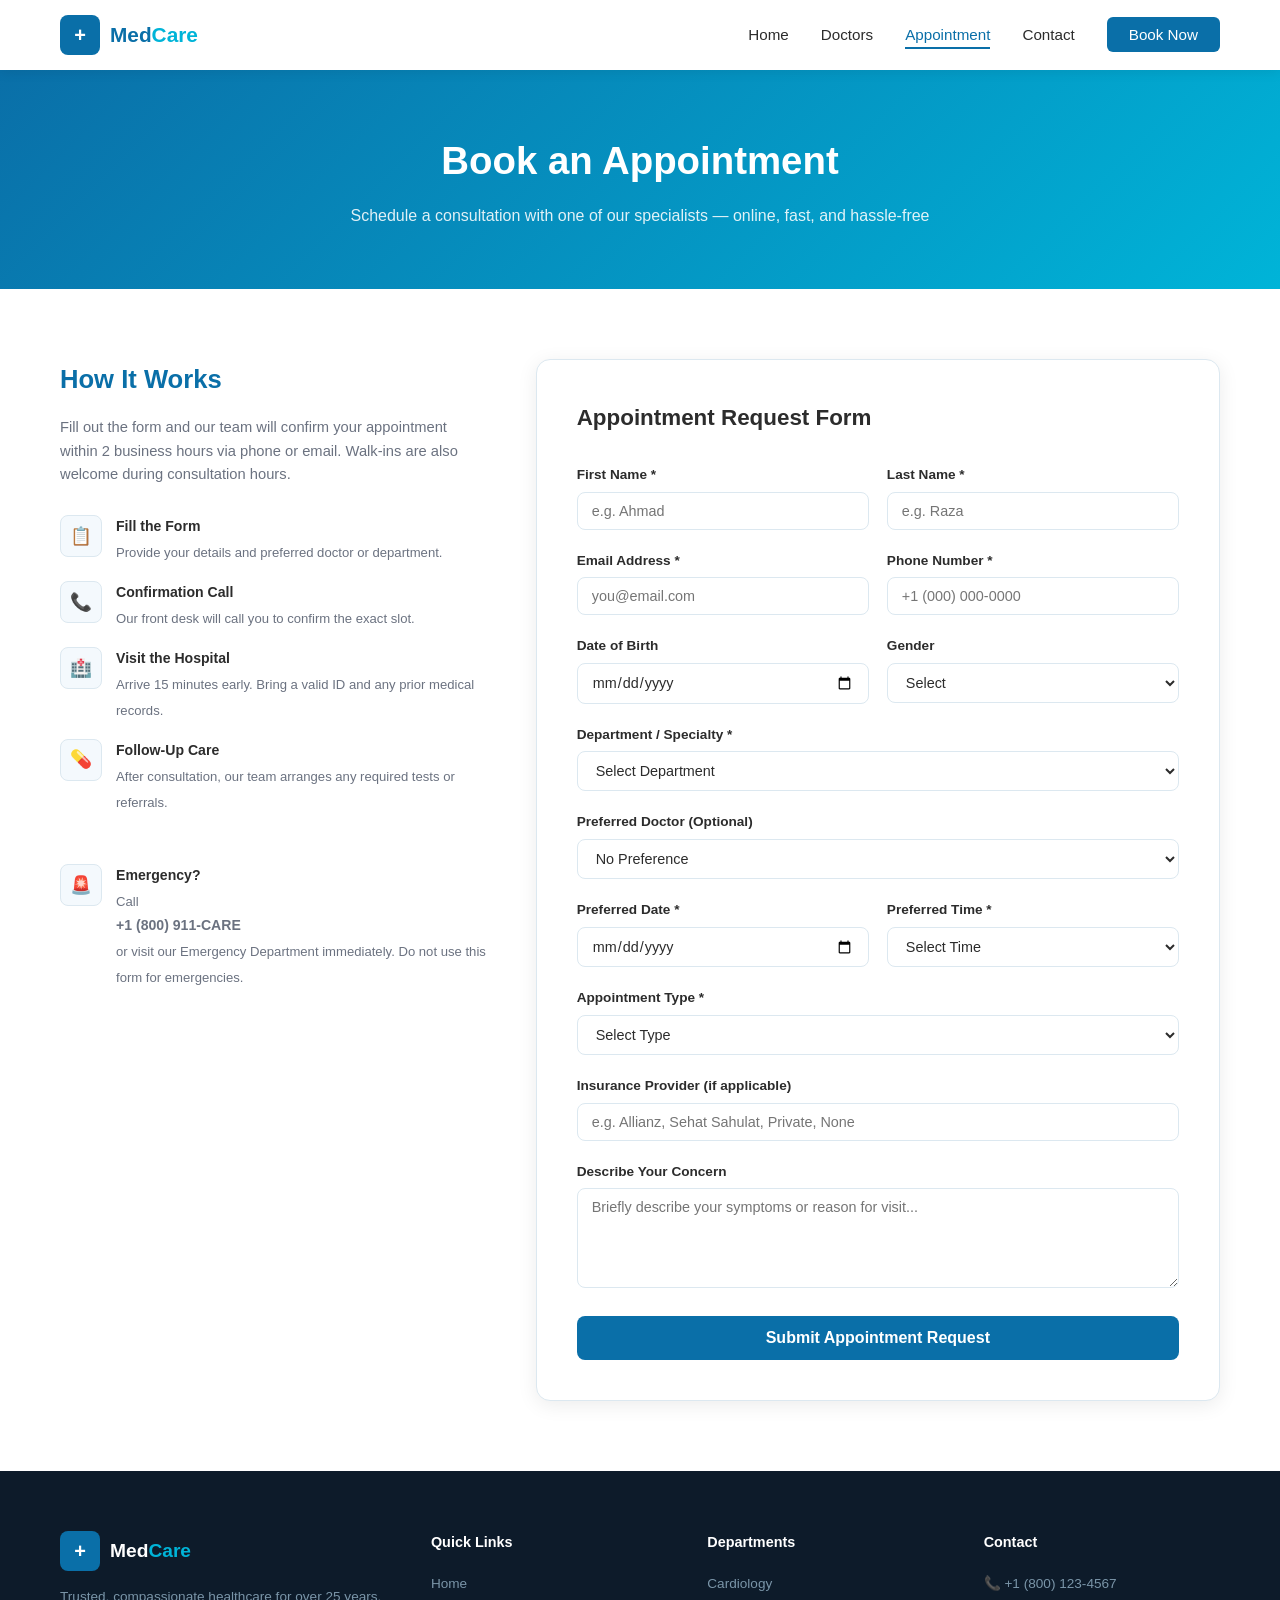
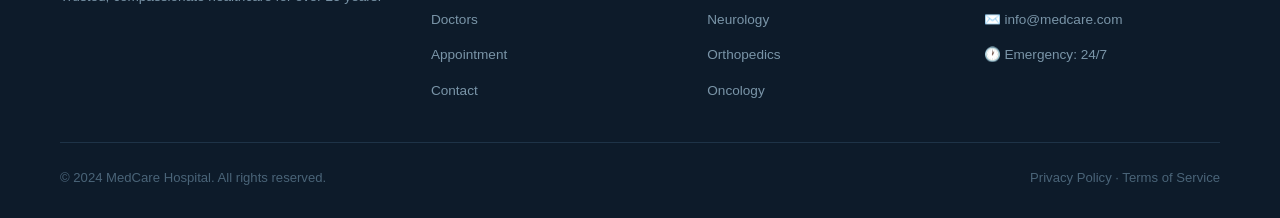
==== appointment.html @ 33b49c26 "Add files via upload" ====
<!DOCTYPE html>
<html lang="en">
<head>
  <meta charset="UTF-8"/>
  <meta name="viewport" content="width=device-width, initial-scale=1.0"/>
  <title>Book an Appointment — MedCare Hospital</title>
  <link rel="stylesheet" href="style.css"/>
</head>
<body>

  <nav>
    <a href="index.html" class="logo">
      <div class="logo-icon">+</div>
      <span class="logo-text">Med<span>Care</span></span>
    </a>
    <ul>
      <li><a href="index.html">Home</a></li>
      <li><a href="doctors.html">Doctors</a></li>
      <li><a href="appointment.html" class="active">Appointment</a></li>
      <li><a href="contact.html">Contact</a></li>
      <li><a href="appointment.html" class="nav-cta">Book Now</a></li>
    </ul>
    <span class="hamburger">&#9776;</span>
  </nav>

  <div class="page-header">
    <h1>Book an Appointment</h1>
    <p>Schedule a consultation with one of our specialists — online, fast, and hassle-free</p>
  </div>

  <section>
    <div class="appointment-wrapper">
      <div class="appt-info">
        <h2>How It Works</h2>
        <p>Fill out the form and our team will confirm your appointment within 2 business hours via phone or email. Walk-ins are also welcome during consultation hours.</p>
        <div class="info-items">
          <div class="info-item">
            <div class="icon">📋</div>
            <div>
              <strong>Fill the Form</strong>
              <span>Provide your details and preferred doctor or department.</span>
            </div>
          </div>
          <div class="info-item">
            <div class="icon">📞</div>
            <div>
              <strong>Confirmation Call</strong>
              <span>Our front desk will call you to confirm the exact slot.</span>
            </div>
          </div>
          <div class="info-item">
            <div class="icon">🏥</div>
            <div>
              <strong>Visit the Hospital</strong>
              <span>Arrive 15 minutes early. Bring a valid ID and any prior medical records.</span>
            </div>
          </div>
          <div class="info-item">
            <div class="icon">💊</div>
            <div>
              <strong>Follow-Up Care</strong>
              <span>After consultation, our team arranges any required tests or referrals.</span>
            </div>
          </div>
        </div>

        <br/>
        <div class="info-item" style="margin-top:24px;">
          <div class="icon">🚨</div>
          <div>
            <strong>Emergency?</strong>
            <span>Call <strong>+1 (800) 911-CARE</strong> or visit our Emergency Department immediately. Do not use this form for emergencies.</span>
          </div>
        </div>
      </div>

      <div class="form-card">
        <h2>Appointment Request Form</h2>
        <form id="appointmentForm">
          <div class="form-row">
            <div class="form-group">
              <label for="fname">First Name *</label>
              <input type="text" id="fname" placeholder="e.g. Ahmad" required/>
            </div>
            <div class="form-group">
              <label for="lname">Last Name *</label>
              <input type="text" id="lname" placeholder="e.g. Raza" required/>
            </div>
          </div>
          <div class="form-row">
            <div class="form-group">
              <label for="email">Email Address *</label>
              <input type="email" id="email" placeholder="you@email.com" required/>
            </div>
            <div class="form-group">
              <label for="phone">Phone Number *</label>
              <input type="tel" id="phone" placeholder="+1 (000) 000-0000" required/>
            </div>
          </div>
          <div class="form-row">
            <div class="form-group">
              <label for="dob">Date of Birth</label>
              <input type="date" id="dob"/>
            </div>
            <div class="form-group">
              <label for="gender">Gender</label>
              <select id="gender">
                <option value="">Select</option>
                <option>Male</option>
                <option>Female</option>
                <option>Prefer not to say</option>
              </select>
            </div>
          </div>
          <div class="form-group">
            <label for="dept">Department / Specialty *</label>
            <select id="dept" required>
              <option value="">Select Department</option>
              <option>Cardiology</option>
              <option>Neurology</option>
              <option>Orthopedics</option>
              <option>Pediatrics</option>
              <option>Oncology</option>
              <option>General Medicine</option>
              <option>Gynecology & Obstetrics</option>
              <option>Dermatology</option>
              <option>Ophthalmology</option>
              <option>ENT (Ear, Nose & Throat)</option>
            </select>
          </div>
          <div class="form-group">
            <label for="doctor">Preferred Doctor (Optional)</label>
            <select id="doctor">
              <option value="">No Preference</option>
              <option>Dr. Arjun Mehra — Cardiology</option>
              <option>Dr. Priya Kapoor — Cardiology</option>
              <option>Dr. Sara Qureshi — Neurology</option>
              <option>Dr. Rahul Verma — Neurosurgery</option>
              <option>Dr. Faisal Hameed — Orthopedics</option>
              <option>Dr. Nadia Shah — Orthopedics</option>
              <option>Dr. Ayesha Noor — Pediatrics</option>
              <option>Dr. Imran Chaudhry — Oncology</option>
              <option>Dr. Hana Malik — General Medicine</option>
            </select>
          </div>
          <div class="form-row">
            <div class="form-group">
              <label for="appt-date">Preferred Date *</label>
              <input type="date" id="appt-date" required/>
            </div>
            <div class="form-group">
              <label for="appt-time">Preferred Time *</label>
              <select id="appt-time" required>
                <option value="">Select Time</option>
                <option>8:00 AM – 9:00 AM</option>
                <option>9:00 AM – 10:00 AM</option>
                <option>10:00 AM – 11:00 AM</option>
                <option>11:00 AM – 12:00 PM</option>
                <option>12:00 PM – 1:00 PM</option>
                <option>2:00 PM – 3:00 PM</option>
                <option>3:00 PM – 4:00 PM</option>
                <option>4:00 PM – 5:00 PM</option>
              </select>
            </div>
          </div>
          <div class="form-group">
            <label for="appt-type">Appointment Type *</label>
            <select id="appt-type" required>
              <option value="">Select Type</option>
              <option>New Patient Consultation</option>
              <option>Follow-Up Visit</option>
              <option>Diagnostic / Lab Tests</option>
              <option>Surgical Consultation</option>
              <option>Second Opinion</option>
              <option>Preventive Health Checkup</option>
            </select>
          </div>
          <div class="form-group">
            <label for="insurance">Insurance Provider (if applicable)</label>
            <input type="text" id="insurance" placeholder="e.g. Allianz, Sehat Sahulat, Private, None"/>
          </div>
          <div class="form-group">
            <label for="message">Describe Your Concern</label>
            <textarea id="message" placeholder="Briefly describe your symptoms or reason for visit..."></textarea>
          </div>
          <button type="submit" class="submit-btn">Submit Appointment Request</button>
          <div class="success-msg" id="successMsg">
            ✅ Your appointment request has been received! Our team will contact you within 2 hours to confirm your slot.
          </div>
        </form>
      </div>
    </div>
  </section>

  <footer>
    <div class="footer-grid">
      <div class="footer-brand">
        <div class="logo">
          <div class="logo-icon">+</div>
          <span class="logo-text">Med<span>Care</span></span>
        </div>
        <p>Trusted, compassionate healthcare for over 25 years.</p>
      </div>
      <div>
        <h4>Quick Links</h4>
        <ul>
          <li><a href="index.html">Home</a></li>
          <li><a href="doctors.html">Doctors</a></li>
          <li><a href="appointment.html">Appointment</a></li>
          <li><a href="contact.html">Contact</a></li>
        </ul>
      </div>
      <div>
        <h4>Departments</h4>
        <ul>
          <li><a href="#">Cardiology</a></li>
          <li><a href="#">Neurology</a></li>
          <li><a href="#">Orthopedics</a></li>
          <li><a href="#">Oncology</a></li>
        </ul>
      </div>
      <div>
        <h4>Contact</h4>
        <ul>
          <li><a href="#">📞 +1 (800) 123-4567</a></li>
          <li><a href="#">✉️ info@medcare.com</a></li>
          <li><a href="#">🕐 Emergency: 24/7</a></li>
        </ul>
      </div>
    </div>
    <div class="footer-bottom">
      <span>© 2024 MedCare Hospital. All rights reserved.</span>
      <span>Privacy Policy · Terms of Service</span>
    </div>
  </footer>

  <script src="script.js"></script>
</body>
</html>
---- style.css ----
* {
  margin: 0;
  padding: 0;
  box-sizing: border-box;
}

:root {
  --primary: #0a6fa8;
  --primary-dark: #084e78;
  --accent: #00b4d8;
  --light-bg: #f4f9fd;
  --white: #ffffff;
  --text: #2c2c2c;
  --muted: #6b7280;
  --border: #dce8f0;
  --shadow: 0 4px 20px rgba(0, 0, 0, 0.08);
}

body {
  font-family: 'Segoe UI', Tahoma, Geneva, Verdana, sans-serif;
  color: var(--text);
  background: var(--white);
  line-height: 1.6;
}

/* ========== NAVBAR ========== */
nav {
  background: var(--white);
  padding: 0 60px;
  display: flex;
  align-items: center;
  justify-content: space-between;
  height: 70px;
  box-shadow: 0 2px 12px rgba(0,0,0,0.08);
  position: sticky;
  top: 0;
  z-index: 999;
}

.logo {
  display: flex;
  align-items: center;
  gap: 10px;
  text-decoration: none;
}

.logo-icon {
  width: 40px;
  height: 40px;
  background: var(--primary);
  border-radius: 8px;
  display: flex;
  align-items: center;
  justify-content: center;
  color: white;
  font-size: 20px;
  font-weight: bold;
}

.logo-text {
  font-size: 1.3rem;
  font-weight: 700;
  color: var(--primary);
}

.logo-text span {
  color: var(--accent);
}

nav ul {
  list-style: none;
  display: flex;
  gap: 32px;
}

nav ul li a {
  text-decoration: none;
  color: var(--text);
  font-weight: 500;
  font-size: 0.95rem;
  transition: color 0.2s;
  padding-bottom: 4px;
  border-bottom: 2px solid transparent;
}

nav ul li a:hover,
nav ul li a.active {
  color: var(--primary);
  border-bottom-color: var(--primary);
}

.nav-cta {
  background: var(--primary);
  color: var(--white) !important;
  padding: 9px 22px;
  border-radius: 6px;
  border-bottom: none !important;
  transition: background 0.2s !important;
}

.nav-cta:hover {
  background: var(--primary-dark) !important;
  color: white !important;
}

.hamburger {
  display: none;
  font-size: 1.6rem;
  cursor: pointer;
  color: var(--primary);
}

/* ========== HERO ========== */
.hero {
  background: linear-gradient(135deg, #0a6fa8 0%, #00b4d8 100%);
  color: white;
  padding: 90px 60px;
  display: flex;
  align-items: center;
  justify-content: space-between;
  gap: 40px;
  min-height: 520px;
}

.hero-content {
  max-width: 560px;
}

.hero-badge {
  display: inline-block;
  background: rgba(255,255,255,0.2);
  padding: 6px 16px;
  border-radius: 20px;
  font-size: 0.85rem;
  margin-bottom: 20px;
  letter-spacing: 0.5px;
}

.hero h1 {
  font-size: 2.8rem;
  font-weight: 800;
  line-height: 1.2;
  margin-bottom: 18px;
}

.hero p {
  font-size: 1.05rem;
  opacity: 0.9;
  margin-bottom: 32px;
}

.hero-btns {
  display: flex;
  gap: 16px;
  flex-wrap: wrap;
}

.btn-primary {
  background: white;
  color: var(--primary);
  padding: 12px 28px;
  border-radius: 8px;
  font-weight: 700;
  text-decoration: none;
  font-size: 0.95rem;
  transition: transform 0.2s, box-shadow 0.2s;
}

.btn-primary:hover {
  transform: translateY(-2px);
  box-shadow: 0 8px 20px rgba(0,0,0,0.15);
}

.btn-outline {
  background: transparent;
  color: white;
  padding: 12px 28px;
  border-radius: 8px;
  font-weight: 600;
  text-decoration: none;
  font-size: 0.95rem;
  border: 2px solid rgba(255,255,255,0.7);
  transition: background 0.2s;
}

.btn-outline:hover {
  background: rgba(255,255,255,0.15);
}

.hero-stats {
  display: flex;
  flex-direction: column;
  gap: 20px;
  background: rgba(255,255,255,0.15);
  padding: 36px 40px;
  border-radius: 16px;
  backdrop-filter: blur(10px);
  min-width: 260px;
}

.hero-stats .stat h3 {
  font-size: 2rem;
  font-weight: 800;
}

.hero-stats .stat p {
  font-size: 0.85rem;
  opacity: 0.85;
  margin: 0;
}

/* ========== SECTIONS ========== */
section {
  padding: 70px 60px;
}

.section-label {
  font-size: 0.82rem;
  font-weight: 700;
  letter-spacing: 2px;
  text-transform: uppercase;
  color: var(--accent);
  margin-bottom: 10px;
}

.section-title {
  font-size: 2rem;
  font-weight: 800;
  color: var(--text);
  margin-bottom: 12px;
}

.section-sub {
  color: var(--muted);
  font-size: 1rem;
  max-width: 580px;
  margin-bottom: 48px;
}

/* ========== SERVICES ========== */
.services-bg {
  background: var(--light-bg);
}

.services-grid {
  display: grid;
  grid-template-columns: repeat(auto-fit, minmax(220px, 1fr));
  gap: 24px;
}

.service-card {
  background: white;
  border-radius: 12px;
  padding: 32px 24px;
  text-align: center;
  box-shadow: var(--shadow);
  transition: transform 0.25s, box-shadow 0.25s;
  border: 1px solid var(--border);
}

.service-card:hover {
  transform: translateY(-6px);
  box-shadow: 0 12px 32px rgba(10,111,168,0.12);
}

.service-icon {
  width: 64px;
  height: 64px;
  background: linear-gradient(135deg, var(--primary), var(--accent));
  border-radius: 50%;
  display: flex;
  align-items: center;
  justify-content: center;
  margin: 0 auto 20px;
  font-size: 1.8rem;
}

.service-card h3 {
  font-size: 1rem;
  font-weight: 700;
  margin-bottom: 8px;
}

.service-card p {
  font-size: 0.88rem;
  color: var(--muted);
}

/* ========== DOCTORS ========== */
.doctors-grid {
  display: grid;
  grid-template-columns: repeat(auto-fit, minmax(240px, 1fr));
  gap: 28px;
}

.doctor-card {
  background: white;
  border-radius: 14px;
  overflow: hidden;
  box-shadow: var(--shadow);
  border: 1px solid var(--border);
  transition: transform 0.25s;
}

.doctor-card:hover {
  transform: translateY(-5px);
}

.doctor-img {
  height: 200px;
  background: linear-gradient(135deg, #cce8f4, #a8d5ea);
  display: flex;
  align-items: center;
  justify-content: center;
  font-size: 5rem;
}

.doctor-info {
  padding: 20px;
}

.doctor-info h3 {
  font-size: 1rem;
  font-weight: 700;
  margin-bottom: 4px;
}

.doctor-spec {
  font-size: 0.82rem;
  color: var(--accent);
  font-weight: 600;
  margin-bottom: 8px;
}

.doctor-meta {
  font-size: 0.82rem;
  color: var(--muted);
  margin-bottom: 14px;
}

.doctor-card .btn-sm {
  display: inline-block;
  background: var(--primary);
  color: white;
  padding: 7px 18px;
  border-radius: 6px;
  font-size: 0.82rem;
  font-weight: 600;
  text-decoration: none;
  transition: background 0.2s;
}

.doctor-card .btn-sm:hover {
  background: var(--primary-dark);
}

/* ========== WHY US ========== */
.why-bg {
  background: var(--light-bg);
}

.why-grid {
  display: grid;
  grid-template-columns: repeat(auto-fit, minmax(220px, 1fr));
  gap: 24px;
}

.why-card {
  background: white;
  border-radius: 12px;
  padding: 28px;
  border-left: 4px solid var(--primary);
  box-shadow: var(--shadow);
}

.why-card h3 {
  font-size: 1rem;
  font-weight: 700;
  margin-bottom: 8px;
  color: var(--primary);
}

.why-card p {
  font-size: 0.88rem;
  color: var(--muted);
}

/* ========== ANNOUNCEMENT BANNER ========== */
.announcement {
  background: linear-gradient(90deg, #084e78, #0a6fa8);
  color: white;
  padding: 20px 60px;
  display: flex;
  align-items: center;
  justify-content: space-between;
  gap: 20px;
  flex-wrap: wrap;
}

.announcement p {
  font-size: 0.95rem;
  opacity: 0.95;
}

.announcement strong {
  color: #90e0ef;
}

.announcement a {
  color: white;
  background: rgba(255,255,255,0.2);
  padding: 8px 20px;
  border-radius: 6px;
  text-decoration: none;
  font-weight: 600;
  font-size: 0.88rem;
  white-space: nowrap;
}

/* ========== PAGE HEADER ========== */
.page-header {
  background: linear-gradient(135deg, #0a6fa8, #00b4d8);
  color: white;
  padding: 60px;
  text-align: center;
}

.page-header h1 {
  font-size: 2.4rem;
  font-weight: 800;
  margin-bottom: 12px;
}

.page-header p {
  font-size: 1rem;
  opacity: 0.88;
}

/* ========== DOCTORS PAGE ========== */
.filters {
  display: flex;
  gap: 12px;
  flex-wrap: wrap;
  margin-bottom: 40px;
}

.filter-btn {
  padding: 8px 20px;
  border-radius: 20px;
  border: 2px solid var(--border);
  background: white;
  color: var(--text);
  font-size: 0.88rem;
  font-weight: 600;
  cursor: pointer;
  transition: all 0.2s;
}

.filter-btn:hover,
.filter-btn.active {
  background: var(--primary);
  color: white;
  border-color: var(--primary);
}

.timing-table {
  width: 100%;
  border-collapse: collapse;
  margin-top: 10px;
  font-size: 0.88rem;
}

.timing-table th {
  background: var(--primary);
  color: white;
  padding: 10px 14px;
  text-align: left;
}

.timing-table td {
  padding: 10px 14px;
  border-bottom: 1px solid var(--border);
}

.timing-table tr:nth-child(even) td {
  background: var(--light-bg);
}

.available {
  color: #16a34a;
  font-weight: 600;
}

.unavailable {
  color: #dc2626;
  font-weight: 600;
}

/* ========== APPOINTMENT PAGE ========== */
.appointment-wrapper {
  display: grid;
  grid-template-columns: 1fr 1.6fr;
  gap: 48px;
  align-items: start;
}

.appt-info h2 {
  font-size: 1.6rem;
  font-weight: 800;
  margin-bottom: 16px;
  color: var(--primary);
}

.appt-info p {
  color: var(--muted);
  font-size: 0.92rem;
  margin-bottom: 28px;
}

.info-items {
  display: flex;
  flex-direction: column;
  gap: 16px;
}

.info-item {
  display: flex;
  align-items: flex-start;
  gap: 14px;
}

.info-item .icon {
  width: 42px;
  height: 42px;
  background: var(--light-bg);
  border-radius: 8px;
  display: flex;
  align-items: center;
  justify-content: center;
  font-size: 1.1rem;
  flex-shrink: 0;
  border: 1px solid var(--border);
}

.info-item div strong {
  display: block;
  font-size: 0.88rem;
  font-weight: 700;
  margin-bottom: 2px;
}

.info-item div span {
  font-size: 0.82rem;
  color: var(--muted);
}

/* ========== FORM ========== */
.form-card {
  background: white;
  border-radius: 14px;
  padding: 40px;
  box-shadow: var(--shadow);
  border: 1px solid var(--border);
}

.form-card h2 {
  font-size: 1.4rem;
  font-weight: 800;
  margin-bottom: 28px;
  color: var(--text);
}

.form-row {
  display: grid;
  grid-template-columns: 1fr 1fr;
  gap: 18px;
}

.form-group {
  margin-bottom: 20px;
}

.form-group label {
  display: block;
  font-size: 0.85rem;
  font-weight: 600;
  margin-bottom: 6px;
  color: var(--text);
}

.form-group input,
.form-group select,
.form-group textarea {
  width: 100%;
  padding: 10px 14px;
  border: 1.5px solid var(--border);
  border-radius: 8px;
  font-size: 0.9rem;
  color: var(--text);
  font-family: inherit;
  transition: border-color 0.2s;
  background: var(--white);
}

.form-group input:focus,
.form-group select:focus,
.form-group textarea:focus {
  outline: none;
  border-color: var(--primary);
}

.form-group textarea {
  resize: vertical;
  min-height: 100px;
}

.submit-btn {
  width: 100%;
  padding: 13px;
  background: var(--primary);
  color: white;
  border: none;
  border-radius: 8px;
  font-size: 1rem;
  font-weight: 700;
  cursor: pointer;
  transition: background 0.2s, transform 0.2s;
}

.submit-btn:hover {
  background: var(--primary-dark);
  transform: translateY(-1px);
}

/* ========== SUCCESS MESSAGE ========== */
.success-msg {
  display: none;
  background: #dcfce7;
  border: 1px solid #86efac;
  color: #166534;
  padding: 16px 20px;
  border-radius: 8px;
  margin-top: 16px;
  font-size: 0.92rem;
  font-weight: 600;
  text-align: center;
}

/* ========== CONTACT PAGE ========== */
.contact-grid {
  display: grid;
  grid-template-columns: 1fr 1.4fr;
  gap: 48px;
  align-items: start;
}

.contact-cards {
  display: flex;
  flex-direction: column;
  gap: 20px;
}

.contact-card {
  background: white;
  border-radius: 12px;
  padding: 24px;
  box-shadow: var(--shadow);
  border: 1px solid var(--border);
  display: flex;
  gap: 18px;
  align-items: flex-start;
}

.contact-card .c-icon {
  width: 48px;
  height: 48px;
  background: linear-gradient(135deg, var(--primary), var(--accent));
  border-radius: 10px;
  display: flex;
  align-items: center;
  justify-content: center;
  font-size: 1.3rem;
  flex-shrink: 0;
}

.contact-card h4 {
  font-size: 0.9rem;
  font-weight: 700;
  margin-bottom: 4px;
}

.contact-card p,
.contact-card a {
  font-size: 0.85rem;
  color: var(--muted);
  text-decoration: none;
  display: block;
  line-height: 1.7;
}

.contact-card a:hover {
  color: var(--primary);
}

.map-placeholder {
  height: 240px;
  background: linear-gradient(135deg, #cce8f4, #a8d5ea);
  border-radius: 12px;
  display: flex;
  align-items: center;
  justify-content: center;
  font-size: 1rem;
  color: var(--primary);
  font-weight: 600;
  margin-top: 20px;
  border: 2px dashed var(--border);
}

/* ========== FOOTER ========== */
footer {
  background: #0d1b2a;
  color: #a0b4c4;
  padding: 60px 60px 30px;
}

.footer-grid {
  display: grid;
  grid-template-columns: 1.4fr 1fr 1fr 1fr;
  gap: 40px;
  margin-bottom: 40px;
}

.footer-brand .logo-text {
  color: white;
  font-size: 1.2rem;
}

.footer-brand p {
  font-size: 0.85rem;
  margin-top: 14px;
  line-height: 1.7;
  color: #7a95a8;
}

footer h4 {
  color: white;
  font-size: 0.9rem;
  font-weight: 700;
  margin-bottom: 16px;
}

footer ul {
  list-style: none;
  display: flex;
  flex-direction: column;
  gap: 10px;
}

footer ul li a {
  text-decoration: none;
  color: #7a95a8;
  font-size: 0.85rem;
  transition: color 0.2s;
}

footer ul li a:hover {
  color: var(--accent);
}

.footer-bottom {
  border-top: 1px solid #1e3347;
  padding-top: 24px;
  display: flex;
  justify-content: space-between;
  align-items: center;
  flex-wrap: wrap;
  gap: 12px;
  font-size: 0.82rem;
  color: #4a6478;
}

/* ========== RESPONSIVE ========== */
@media (max-width: 900px) {
  nav { padding: 0 24px; }
  nav ul { display: none; }
  .hamburger { display: block; }
  .hero { padding: 60px 24px; flex-direction: column; }
  .hero h1 { font-size: 2rem; }
  .hero-stats { flex-direction: row; flex-wrap: wrap; justify-content: center; min-width: unset; width: 100%; }
  section { padding: 50px 24px; }
  .announcement { padding: 16px 24px; }
  .appointment-wrapper,
  .contact-grid { grid-template-columns: 1fr; }
  .form-row { grid-template-columns: 1fr; }
  .footer-grid { grid-template-columns: 1fr 1fr; }
  .page-header { padding: 50px 24px; }
}

@media (max-width: 560px) {
  .footer-grid { grid-template-columns: 1fr; }
  .hero h1 { font-size: 1.7rem; }
  .section-title { font-size: 1.6rem; }
}
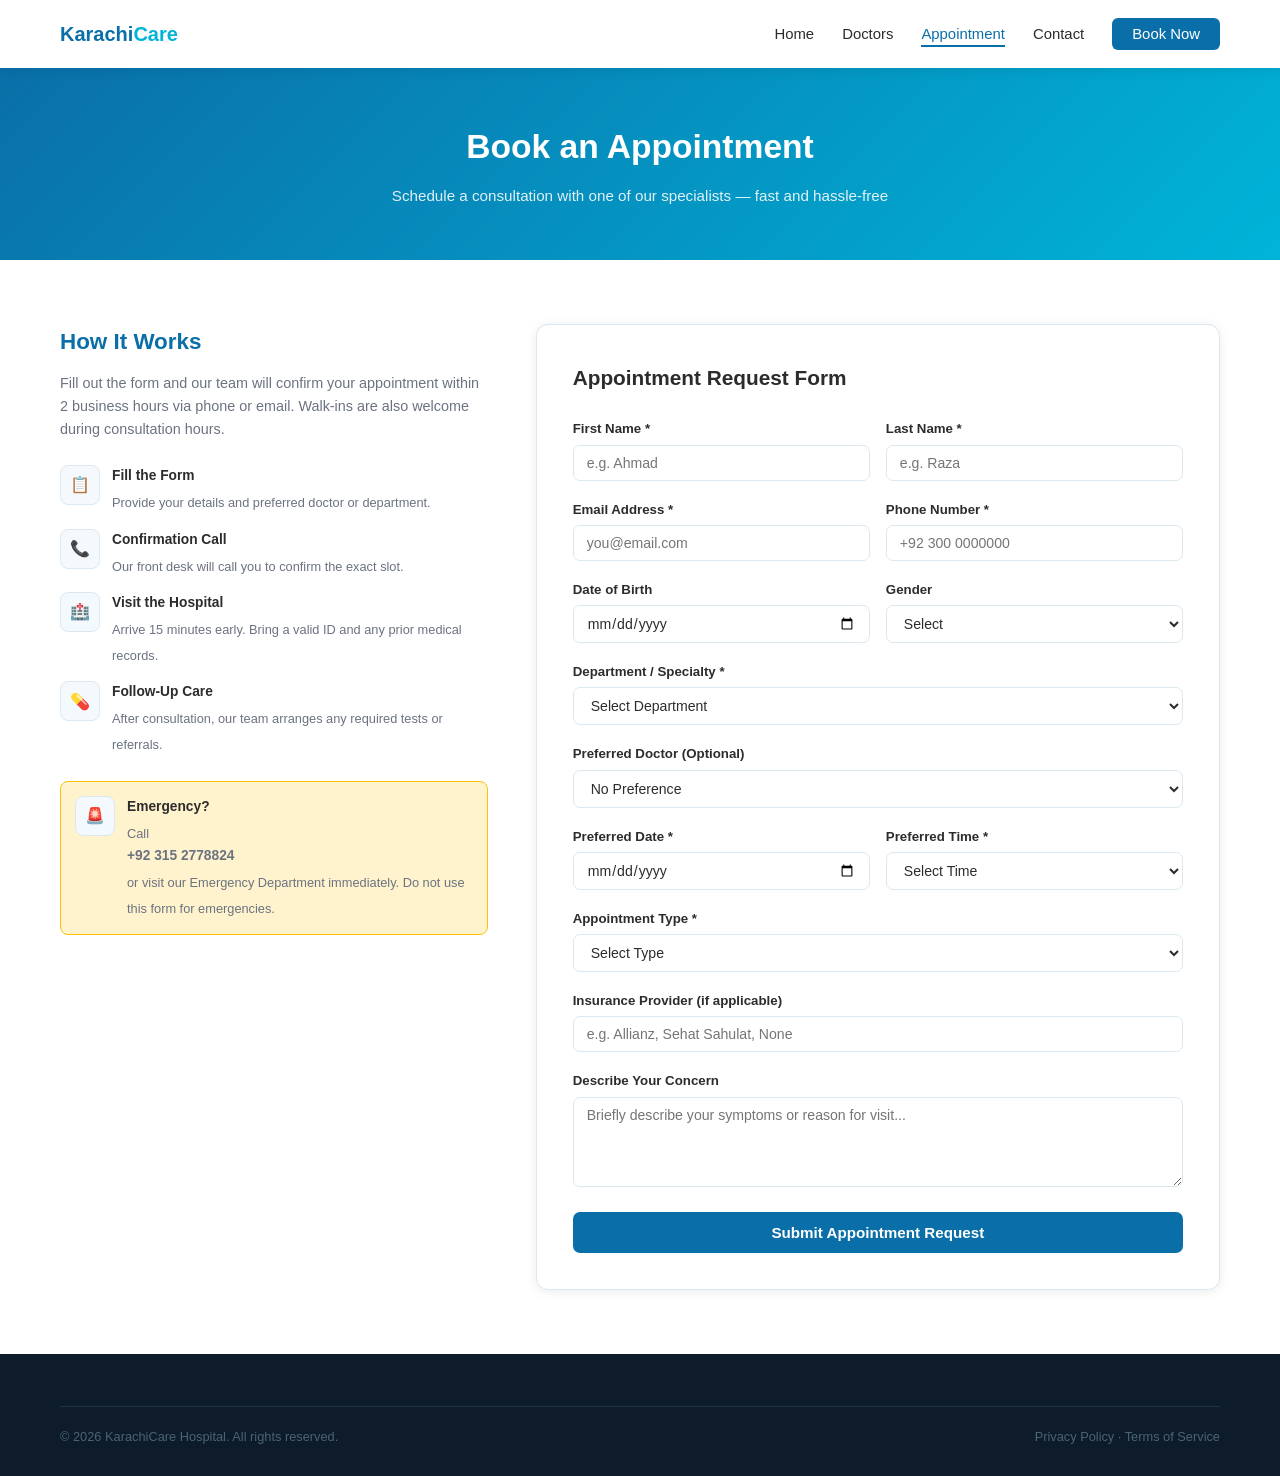
==== commit 00a18514: "Add files via upload" ====
--- a/appointment.html
+++ b/appointment.html
@@ -3,15 +3,14 @@
 <head>
   <meta charset="UTF-8"/>
   <meta name="viewport" content="width=device-width, initial-scale=1.0"/>
-  <title>Book an Appointment — MedCare Hospital</title>
+  <title>Karachi Care Hospital</title>
   <link rel="stylesheet" href="style.css"/>
 </head>
 <body>
 
   <nav>
     <a href="index.html" class="logo">
-      <div class="logo-icon">+</div>
-      <span class="logo-text">Med<span>Care</span></span>
+      <span class="logo-text">Karachi<span>Care</span></span>
     </a>
     <ul>
       <li><a href="index.html">Home</a></li>
@@ -20,12 +19,11 @@
       <li><a href="contact.html">Contact</a></li>
       <li><a href="appointment.html" class="nav-cta">Book Now</a></li>
     </ul>
-    <span class="hamburger">&#9776;</span>
   </nav>
 
   <div class="page-header">
     <h1>Book an Appointment</h1>
-    <p>Schedule a consultation with one of our specialists — online, fast, and hassle-free</p>
+    <p>Schedule a consultation with one of our specialists — fast and hassle-free</p>
   </div>
 
   <section>
@@ -63,13 +61,11 @@
             </div>
           </div>
         </div>
-
-        <br/>
-        <div class="info-item" style="margin-top:24px;">
+        <div class="info-item" style="margin-top: 24px; background: #fff3cd; padding: 14px; border-radius: 8px; border: 1px solid #ffc107;">
           <div class="icon">🚨</div>
           <div>
             <strong>Emergency?</strong>
-            <span>Call <strong>+1 (800) 911-CARE</strong> or visit our Emergency Department immediately. Do not use this form for emergencies.</span>
+            <span>Call <strong>+92 315 2778824</strong> or visit our Emergency Department immediately. Do not use this form for emergencies.</span>
           </div>
         </div>
       </div>
@@ -94,7 +90,7 @@
             </div>
             <div class="form-group">
               <label for="phone">Phone Number *</label>
-              <input type="tel" id="phone" placeholder="+1 (000) 000-0000" required/>
+              <input type="tel" id="phone" placeholder="+92 300 0000000" required/>
             </div>
           </div>
           <div class="form-row">
@@ -108,7 +104,6 @@
                 <option value="">Select</option>
                 <option>Male</option>
                 <option>Female</option>
-                <option>Prefer not to say</option>
               </select>
             </div>
           </div>
@@ -132,15 +127,15 @@
             <label for="doctor">Preferred Doctor (Optional)</label>
             <select id="doctor">
               <option value="">No Preference</option>
-              <option>Dr. Arjun Mehra — Cardiology</option>
-              <option>Dr. Priya Kapoor — Cardiology</option>
-              <option>Dr. Sara Qureshi — Neurology</option>
-              <option>Dr. Rahul Verma — Neurosurgery</option>
+              <option>Dr. Ali — Cardiology</option>
+              <option>Dr. Ameen — Cardiology</option>
+              <option>Dr. Basit Qureshi — Neurology</option>
+              <option>Dr. Rizwan — Neurosurgery</option>
               <option>Dr. Faisal Hameed — Orthopedics</option>
               <option>Dr. Nadia Shah — Orthopedics</option>
-              <option>Dr. Ayesha Noor — Pediatrics</option>
+              <option>Dr. Noor — Pediatrics</option>
               <option>Dr. Imran Chaudhry — Oncology</option>
-              <option>Dr. Hana Malik — General Medicine</option>
+              <option>Dr. Malik — General Medicine</option>
             </select>
           </div>
           <div class="form-row">
@@ -177,7 +172,7 @@
           </div>
           <div class="form-group">
             <label for="insurance">Insurance Provider (if applicable)</label>
-            <input type="text" id="insurance" placeholder="e.g. Allianz, Sehat Sahulat, Private, None"/>
+            <input type="text" id="insurance" placeholder="e.g. Allianz, Sehat Sahulat, None"/>
           </div>
           <div class="form-group">
             <label for="message">Describe Your Concern</label>
@@ -193,47 +188,13 @@
   </section>
 
   <footer>
-    <div class="footer-grid">
-      <div class="footer-brand">
-        <div class="logo">
-          <div class="logo-icon">+</div>
-          <span class="logo-text">Med<span>Care</span></span>
-        </div>
-        <p>Trusted, compassionate healthcare for over 25 years.</p>
-      </div>
-      <div>
-        <h4>Quick Links</h4>
-        <ul>
-          <li><a href="index.html">Home</a></li>
-          <li><a href="doctors.html">Doctors</a></li>
-          <li><a href="appointment.html">Appointment</a></li>
-          <li><a href="contact.html">Contact</a></li>
-        </ul>
-      </div>
-      <div>
-        <h4>Departments</h4>
-        <ul>
-          <li><a href="#">Cardiology</a></li>
-          <li><a href="#">Neurology</a></li>
-          <li><a href="#">Orthopedics</a></li>
-          <li><a href="#">Oncology</a></li>
-        </ul>
-      </div>
-      <div>
-        <h4>Contact</h4>
-        <ul>
-          <li><a href="#">📞 +1 (800) 123-4567</a></li>
-          <li><a href="#">✉️ info@medcare.com</a></li>
-          <li><a href="#">🕐 Emergency: 24/7</a></li>
-        </ul>
-      </div>
-    </div>
+
     <div class="footer-bottom">
-      <span>© 2024 MedCare Hospital. All rights reserved.</span>
+      <span>© 2026 KarachiCare Hospital. All rights reserved.</span>
       <span>Privacy Policy · Terms of Service</span>
     </div>
   </footer>
 
-  <script src="script.js"></script>
+  <!-- <script src="script.js"></script> -->
 </body>
 </html>
--- a/style.css
+++ b/style.css
@@ -1,36 +1,19 @@
-* {
-  margin: 0;
-  padding: 0;
-  box-sizing: border-box;
-}
-
-:root {
-  --primary: #0a6fa8;
-  --primary-dark: #084e78;
-  --accent: #00b4d8;
-  --light-bg: #f4f9fd;
-  --white: #ffffff;
-  --text: #2c2c2c;
-  --muted: #6b7280;
-  --border: #dce8f0;
-  --shadow: 0 4px 20px rgba(0, 0, 0, 0.08);
-}
+* { margin: 0; padding: 0; box-sizing: border-box; }
 
 body {
   font-family: 'Segoe UI', Tahoma, Geneva, Verdana, sans-serif;
-  color: var(--text);
-  background: var(--white);
+  color: #2c2c2c;
+  background: #ffffff;
   line-height: 1.6;
 }
 
-/* ========== NAVBAR ========== */
 nav {
-  background: var(--white);
+  background: #ffffff;
   padding: 0 60px;
   display: flex;
   align-items: center;
   justify-content: space-between;
-  height: 70px;
+  height: 68px;
   box-shadow: 0 2px 12px rgba(0,0,0,0.08);
   position: sticky;
   top: 0;
@@ -45,9 +28,9 @@
 }
 
 .logo-icon {
-  width: 40px;
-  height: 40px;
-  background: var(--primary);
+  width: 38px;
+  height: 38px;
+  background: #0a6fa8;
   border-radius: 8px;
   display: flex;
   align-items: center;
@@ -58,399 +41,320 @@
 }
 
 .logo-text {
-  font-size: 1.3rem;
+  font-size: 1.25rem;
   font-weight: 700;
-  color: var(--primary);
-}
-
-.logo-text span {
-  color: var(--accent);
-}
+  color: #0a6fa8;
+}
+
+.logo-text span { color: #00b4d8; }
 
 nav ul {
   list-style: none;
   display: flex;
-  gap: 32px;
+  align-items: center;
+  gap: 28px;
 }
 
 nav ul li a {
   text-decoration: none;
-  color: var(--text);
+  color: #2c2c2c;
   font-weight: 500;
-  font-size: 0.95rem;
-  transition: color 0.2s;
-  padding-bottom: 4px;
+  font-size: 0.93rem;
+  padding-bottom: 3px;
   border-bottom: 2px solid transparent;
+  transition: color 0.2s, border-color 0.2s;
 }
 
 nav ul li a:hover,
 nav ul li a.active {
-  color: var(--primary);
-  border-bottom-color: var(--primary);
+  color: #0a6fa8;
+  border-bottom-color: #0a6fa8;
 }
 
 .nav-cta {
-  background: var(--primary);
-  color: var(--white) !important;
-  padding: 9px 22px;
+  background: #0a6fa8 !important;
+  color: white !important;
+  padding: 8px 20px;
   border-radius: 6px;
   border-bottom: none !important;
-  transition: background 0.2s !important;
-}
-
-.nav-cta:hover {
-  background: var(--primary-dark) !important;
-  color: white !important;
-}
+}
+
+.nav-cta:hover { background: #084e78 !important; }
 
 .hamburger {
   display: none;
-  font-size: 1.6rem;
+  font-size: 1.5rem;
   cursor: pointer;
-  color: var(--primary);
-}
-
-/* ========== HERO ========== */
+  color: #0a6fa8;
+}
+
+.announcement {
+  background: #084e78;
+  color: white;
+  padding: 12px 60px;
+  display: flex;
+  align-items: center;
+  justify-content: space-between;
+  gap: 16px;
+  flex-wrap: wrap;
+  font-size: 0.9rem;
+}
+
+.announcement strong { color: #90e0ef; }
+
+.announcement a {
+  color: white;
+  background: rgba(255,255,255,0.2);
+  padding: 6px 16px;
+  border-radius: 5px;
+  text-decoration: none;
+  font-weight: 600;
+  font-size: 0.85rem;
+  white-space: nowrap;
+}
+
 .hero {
   background: linear-gradient(135deg, #0a6fa8 0%, #00b4d8 100%);
   color: white;
-  padding: 90px 60px;
+  padding: 80px 60px;
   display: flex;
   align-items: center;
   justify-content: space-between;
   gap: 40px;
-  min-height: 520px;
-}
-
-.hero-content {
-  max-width: 560px;
-}
+}
+
+.hero-content { max-width: 540px; }
 
 .hero-badge {
   display: inline-block;
   background: rgba(255,255,255,0.2);
-  padding: 6px 16px;
+  padding: 5px 14px;
   border-radius: 20px;
-  font-size: 0.85rem;
-  margin-bottom: 20px;
-  letter-spacing: 0.5px;
+  font-size: 0.82rem;
+  margin-bottom: 18px;
 }
 
 .hero h1 {
-  font-size: 2.8rem;
+  font-size: 2.5rem;
   font-weight: 800;
   line-height: 1.2;
-  margin-bottom: 18px;
+  margin-bottom: 16px;
 }
 
 .hero p {
-  font-size: 1.05rem;
+  font-size: 1rem;
   opacity: 0.9;
-  margin-bottom: 32px;
-}
-
-.hero-btns {
-  display: flex;
-  gap: 16px;
-  flex-wrap: wrap;
-}
+  margin-bottom: 28px;
+}
+
+.hero-btns { display: flex; gap: 14px; flex-wrap: wrap; }
 
 .btn-primary {
   background: white;
-  color: var(--primary);
-  padding: 12px 28px;
-  border-radius: 8px;
+  color: #0a6fa8;
+  padding: 11px 26px;
+  border-radius: 7px;
   font-weight: 700;
   text-decoration: none;
-  font-size: 0.95rem;
-  transition: transform 0.2s, box-shadow 0.2s;
+  font-size: 0.92rem;
+  transition: box-shadow 0.2s, transform 0.2s;
 }
 
 .btn-primary:hover {
   transform: translateY(-2px);
-  box-shadow: 0 8px 20px rgba(0,0,0,0.15);
+  box-shadow: 0 6px 18px rgba(0,0,0,0.15);
 }
 
 .btn-outline {
   background: transparent;
   color: white;
-  padding: 12px 28px;
-  border-radius: 8px;
+  padding: 11px 26px;
+  border-radius: 7px;
   font-weight: 600;
   text-decoration: none;
-  font-size: 0.95rem;
-  border: 2px solid rgba(255,255,255,0.7);
+  font-size: 0.92rem;
+  border: 2px solid rgba(255,255,255,0.65);
   transition: background 0.2s;
 }
 
-.btn-outline:hover {
+.btn-outline:hover { background: rgba(255,255,255,0.15); }
+
+.hero-stats {
+  display: grid;
+  grid-template-columns: 1fr 1fr;
+  gap: 16px;
   background: rgba(255,255,255,0.15);
-}
-
-.hero-stats {
-  display: flex;
-  flex-direction: column;
-  gap: 20px;
-  background: rgba(255,255,255,0.15);
-  padding: 36px 40px;
-  border-radius: 16px;
-  backdrop-filter: blur(10px);
-  min-width: 260px;
+  padding: 32px;
+  border-radius: 14px;
+  backdrop-filter: blur(8px);
+  min-width: 280px;
 }
 
 .hero-stats .stat h3 {
-  font-size: 2rem;
+  font-size: 1.8rem;
   font-weight: 800;
+  margin-bottom: 2px;
 }
 
 .hero-stats .stat p {
-  font-size: 0.85rem;
+  font-size: 0.82rem;
   opacity: 0.85;
   margin: 0;
 }
 
-/* ========== SECTIONS ========== */
 section {
-  padding: 70px 60px;
+  padding: 64px 60px;
 }
 
 .section-label {
-  font-size: 0.82rem;
+  font-size: 0.78rem;
   font-weight: 700;
   letter-spacing: 2px;
   text-transform: uppercase;
-  color: var(--accent);
+  color: #00b4d8;
+  margin-bottom: 8px;
+}
+
+.section-title {
+  font-size: 1.85rem;
+  font-weight: 800;
+  color: #2c2c2c;
   margin-bottom: 10px;
 }
 
-.section-title {
-  font-size: 2rem;
-  font-weight: 800;
-  color: var(--text);
-  margin-bottom: 12px;
-}
-
 .section-sub {
-  color: var(--muted);
-  font-size: 1rem;
-  max-width: 580px;
-  margin-bottom: 48px;
-}
-
-/* ========== SERVICES ========== */
-.services-bg {
-  background: var(--light-bg);
-}
+  color: #6b7280;
+  font-size: 0.95rem;
+  max-width: 560px;
+  margin-bottom: 40px;
+}
+
+.services-bg { background: #f4f9fd; }
 
 .services-grid {
+  display: grid;
+  grid-template-columns: repeat(auto-fit, minmax(200px, 1fr));
+  gap: 20px;
+}
+
+.service-card {
+  background: white;
+  border-radius: 10px;
+  padding: 28px 20px;
+  text-align: center;
+  box-shadow: 0 2px 12px rgba(0,0,0,0.08);
+  border: 1px solid #dce8f0;
+  transition: transform 0.2s, box-shadow 0.2s;
+}
+
+.service-card:hover {
+  transform: translateY(-4px);
+  box-shadow: 0 8px 24px rgba(10,111,168,0.1);
+}
+
+.service-icon {
+  width: 58px;
+  height: 58px;
+  background: linear-gradient(135deg, #0a6fa8, #00b4d8);
+  border-radius: 50%;
+  display: flex;
+  align-items: center;
+  justify-content: center;
+  margin: 0 auto 16px;
+  font-size: 1.6rem;
+}
+
+.service-card h3 { font-size: 0.95rem; font-weight: 700; margin-bottom: 6px; }
+.service-card p { font-size: 0.84rem; color: #6b7280; }
+
+.doctors-grid {
   display: grid;
   grid-template-columns: repeat(auto-fit, minmax(220px, 1fr));
   gap: 24px;
 }
 
-.service-card {
+.doctor-card {
   background: white;
   border-radius: 12px;
-  padding: 32px 24px;
-  text-align: center;
-  box-shadow: var(--shadow);
-  transition: transform 0.25s, box-shadow 0.25s;
-  border: 1px solid var(--border);
-}
-
-.service-card:hover {
-  transform: translateY(-6px);
-  box-shadow: 0 12px 32px rgba(10,111,168,0.12);
-}
-
-.service-icon {
-  width: 64px;
-  height: 64px;
-  background: linear-gradient(135deg, var(--primary), var(--accent));
-  border-radius: 50%;
+  overflow: hidden;
+  box-shadow: 0 2px 12px rgba(0,0,0,0.08);
+  border: 1px solid #dce8f0;
+  transition: transform 0.2s;
+}
+
+.doctor-card:hover { transform: translateY(-4px); }
+
+.doctor-img {
+  height: 180px;
+  background: linear-gradient(135deg, #cce8f4, #a8d5ea);
   display: flex;
   align-items: center;
   justify-content: center;
-  margin: 0 auto 20px;
-  font-size: 1.8rem;
-}
-
-.service-card h3 {
-  font-size: 1rem;
-  font-weight: 700;
-  margin-bottom: 8px;
-}
-
-.service-card p {
-  font-size: 0.88rem;
-  color: var(--muted);
-}
-
-/* ========== DOCTORS ========== */
-.doctors-grid {
-  display: grid;
-  grid-template-columns: repeat(auto-fit, minmax(240px, 1fr));
-  gap: 28px;
-}
-
-.doctor-card {
-  background: white;
-  border-radius: 14px;
-  overflow: hidden;
-  box-shadow: var(--shadow);
-  border: 1px solid var(--border);
-  transition: transform 0.25s;
-}
-
-.doctor-card:hover {
-  transform: translateY(-5px);
-}
-
-.doctor-img {
-  height: 200px;
-  background: linear-gradient(135deg, #cce8f4, #a8d5ea);
-  display: flex;
-  align-items: center;
-  justify-content: center;
-  font-size: 5rem;
-}
-
-.doctor-info {
-  padding: 20px;
-}
-
-.doctor-info h3 {
-  font-size: 1rem;
-  font-weight: 700;
-  margin-bottom: 4px;
-}
-
-.doctor-spec {
-  font-size: 0.82rem;
-  color: var(--accent);
+  font-size: 4.5rem;
+}
+
+.doctor-info { padding: 18px; }
+.doctor-info h3 { font-size: 0.95rem; font-weight: 700; margin-bottom: 3px; }
+.doctor-spec { font-size: 0.8rem; color: #00b4d8; font-weight: 600; margin-bottom: 6px; }
+.doctor-meta { font-size: 0.8rem; color: #6b7280; margin-bottom: 12px; }
+
+.btn-sm {
+  display: inline-block;
+  background: #0a6fa8;
+  color: white;
+  padding: 6px 16px;
+  border-radius: 5px;
+  font-size: 0.8rem;
   font-weight: 600;
-  margin-bottom: 8px;
-}
-
-.doctor-meta {
-  font-size: 0.82rem;
-  color: var(--muted);
-  margin-bottom: 14px;
-}
-
-.doctor-card .btn-sm {
-  display: inline-block;
-  background: var(--primary);
-  color: white;
-  padding: 7px 18px;
-  border-radius: 6px;
-  font-size: 0.82rem;
-  font-weight: 600;
   text-decoration: none;
   transition: background 0.2s;
 }
 
-.doctor-card .btn-sm:hover {
-  background: var(--primary-dark);
-}
-
-/* ========== WHY US ========== */
-.why-bg {
-  background: var(--light-bg);
-}
+.btn-sm:hover { background: #084e78; }
+
+.why-bg { background: #f4f9fd; }
 
 .why-grid {
   display: grid;
   grid-template-columns: repeat(auto-fit, minmax(220px, 1fr));
-  gap: 24px;
+  gap: 20px;
 }
 
 .why-card {
   background: white;
-  border-radius: 12px;
-  padding: 28px;
-  border-left: 4px solid var(--primary);
-  box-shadow: var(--shadow);
-}
-
-.why-card h3 {
-  font-size: 1rem;
-  font-weight: 700;
-  margin-bottom: 8px;
-  color: var(--primary);
-}
-
-.why-card p {
-  font-size: 0.88rem;
-  color: var(--muted);
-}
-
-/* ========== ANNOUNCEMENT BANNER ========== */
-.announcement {
-  background: linear-gradient(90deg, #084e78, #0a6fa8);
-  color: white;
-  padding: 20px 60px;
-  display: flex;
-  align-items: center;
-  justify-content: space-between;
-  gap: 20px;
-  flex-wrap: wrap;
-}
-
-.announcement p {
-  font-size: 0.95rem;
-  opacity: 0.95;
-}
-
-.announcement strong {
-  color: #90e0ef;
-}
-
-.announcement a {
-  color: white;
-  background: rgba(255,255,255,0.2);
-  padding: 8px 20px;
-  border-radius: 6px;
-  text-decoration: none;
-  font-weight: 600;
-  font-size: 0.88rem;
-  white-space: nowrap;
-}
-
-/* ========== PAGE HEADER ========== */
+  border-radius: 10px;
+  padding: 24px;
+  border-left: 4px solid #0a6fa8;
+  box-shadow: 0 2px 12px rgba(0,0,0,0.08);
+}
+
+.why-card h3 { font-size: 0.95rem; font-weight: 700; margin-bottom: 6px; color: #0a6fa8; }
+.why-card p { font-size: 0.84rem; color: #6b7280; }
+
 .page-header {
   background: linear-gradient(135deg, #0a6fa8, #00b4d8);
   color: white;
-  padding: 60px;
+  padding: 52px 60px;
   text-align: center;
 }
 
-.page-header h1 {
-  font-size: 2.4rem;
-  font-weight: 800;
-  margin-bottom: 12px;
-}
-
-.page-header p {
-  font-size: 1rem;
-  opacity: 0.88;
-}
-
-/* ========== DOCTORS PAGE ========== */
+.page-header h1 { font-size: 2.1rem; font-weight: 800; margin-bottom: 10px; }
+.page-header p { font-size: 0.95rem; opacity: 0.88; }
+
 .filters {
   display: flex;
-  gap: 12px;
+  gap: 10px;
   flex-wrap: wrap;
-  margin-bottom: 40px;
+  margin-bottom: 36px;
 }
 
 .filter-btn {
-  padding: 8px 20px;
+  padding: 7px 18px;
   border-radius: 20px;
-  border: 2px solid var(--border);
-  background: white;
-  color: var(--text);
-  font-size: 0.88rem;
+  border: 2px solid #dce8f0;
+  background: white;
+  color: #2c2c2c;
+  font-size: 0.84rem;
   font-weight: 600;
   cursor: pointer;
   transition: all 0.2s;
@@ -458,20 +362,19 @@
 
 .filter-btn:hover,
 .filter-btn.active {
-  background: var(--primary);
-  color: white;
-  border-color: var(--primary);
+  background: #0a6fa8;
+  color: white;
+  border-color: #0a6fa8;
 }
 
 .timing-table {
   width: 100%;
   border-collapse: collapse;
-  margin-top: 10px;
-  font-size: 0.88rem;
+  font-size: 0.85rem;
 }
 
 .timing-table th {
-  background: var(--primary);
+  background: #0a6fa8;
   color: white;
   padding: 10px 14px;
   text-align: left;
@@ -479,24 +382,13 @@
 
 .timing-table td {
   padding: 10px 14px;
-  border-bottom: 1px solid var(--border);
-}
-
-.timing-table tr:nth-child(even) td {
-  background: var(--light-bg);
-}
-
-.available {
-  color: #16a34a;
-  font-weight: 600;
-}
-
-.unavailable {
-  color: #dc2626;
-  font-weight: 600;
-}
-
-/* ========== APPOINTMENT PAGE ========== */
+  border-bottom: 1px solid #dce8f0;
+}
+
+.timing-table tr:nth-child(even) td { background: #f4f9fd; }
+.available { color: #16a34a; font-weight: 600; }
+.unavailable { color: #dc2626; font-weight: 600; }
+
 .appointment-wrapper {
   display: grid;
   grid-template-columns: 1fr 1.6fr;
@@ -504,300 +396,257 @@
   align-items: start;
 }
 
-.appt-info h2 {
-  font-size: 1.6rem;
-  font-weight: 800;
-  margin-bottom: 16px;
-  color: var(--primary);
-}
-
-.appt-info p {
-  color: var(--muted);
-  font-size: 0.92rem;
-  margin-bottom: 28px;
-}
-
-.info-items {
-  display: flex;
-  flex-direction: column;
+.appt-info h2 { font-size: 1.4rem; font-weight: 800; margin-bottom: 12px; color: #0a6fa8; }
+.appt-info > p { color: #6b7280; font-size: 0.9rem; margin-bottom: 24px; }
+
+.info-items { display: flex; flex-direction: column; gap: 14px; }
+
+.info-item {
+  display: flex;
+  align-items: flex-start;
+  gap: 12px;
+}
+
+.info-item .icon {
+  width: 40px;
+  height: 40px;
+  background: #f4f9fd;
+  border-radius: 8px;
+  display: flex;
+  align-items: center;
+  justify-content: center;
+  font-size: 1rem;
+  flex-shrink: 0;
+  border: 1px solid #dce8f0;
+}
+
+.info-item div strong { display: block; font-size: 0.86rem; font-weight: 700; margin-bottom: 2px; }
+.info-item div span { font-size: 0.8rem; color: #6b7280; }
+
+.form-card {
+  background: white;
+  border-radius: 12px;
+  padding: 36px;
+  box-shadow: 0 2px 12px rgba(0,0,0,0.08);
+  border: 1px solid #dce8f0;
+}
+
+.form-card h2 { font-size: 1.3rem; font-weight: 800; margin-bottom: 24px; color: #2c2c2c; }
+
+.form-row {
+  display: grid;
+  grid-template-columns: 1fr 1fr;
   gap: 16px;
 }
 
-.info-item {
-  display: flex;
-  align-items: flex-start;
-  gap: 14px;
-}
-
-.info-item .icon {
-  width: 42px;
-  height: 42px;
-  background: var(--light-bg);
-  border-radius: 8px;
-  display: flex;
-  align-items: center;
-  justify-content: center;
-  font-size: 1.1rem;
-  flex-shrink: 0;
-  border: 1px solid var(--border);
-}
-
-.info-item div strong {
-  display: block;
-  font-size: 0.88rem;
-  font-weight: 700;
-  margin-bottom: 2px;
-}
-
-.info-item div span {
-  font-size: 0.82rem;
-  color: var(--muted);
-}
-
-/* ========== FORM ========== */
-.form-card {
-  background: white;
-  border-radius: 14px;
-  padding: 40px;
-  box-shadow: var(--shadow);
-  border: 1px solid var(--border);
-}
-
-.form-card h2 {
-  font-size: 1.4rem;
-  font-weight: 800;
-  margin-bottom: 28px;
-  color: var(--text);
-}
-
-.form-row {
-  display: grid;
-  grid-template-columns: 1fr 1fr;
-  gap: 18px;
-}
-
-.form-group {
-  margin-bottom: 20px;
-}
+.form-group { margin-bottom: 18px; }
 
 .form-group label {
   display: block;
-  font-size: 0.85rem;
+  font-size: 0.83rem;
   font-weight: 600;
-  margin-bottom: 6px;
-  color: var(--text);
+  margin-bottom: 5px;
+  color: #2c2c2c;
 }
 
 .form-group input,
 .form-group select,
 .form-group textarea {
   width: 100%;
-  padding: 10px 14px;
-  border: 1.5px solid var(--border);
-  border-radius: 8px;
-  font-size: 0.9rem;
-  color: var(--text);
+  padding: 9px 13px;
+  border: 1.5px solid #dce8f0;
+  border-radius: 7px;
+  font-size: 0.88rem;
+  color: #2c2c2c;
   font-family: inherit;
+  background: #ffffff;
   transition: border-color 0.2s;
-  background: var(--white);
 }
 
 .form-group input:focus,
 .form-group select:focus,
 .form-group textarea:focus {
   outline: none;
-  border-color: var(--primary);
-}
-
-.form-group textarea {
-  resize: vertical;
-  min-height: 100px;
-}
+  border-color: #0a6fa8;
+}
+
+.form-group textarea { resize: vertical; min-height: 90px; }
 
 .submit-btn {
   width: 100%;
-  padding: 13px;
-  background: var(--primary);
+  padding: 12px;
+  background: #0a6fa8;
   color: white;
   border: none;
-  border-radius: 8px;
-  font-size: 1rem;
+  border-radius: 7px;
+  font-size: 0.95rem;
   font-weight: 700;
   cursor: pointer;
   transition: background 0.2s, transform 0.2s;
 }
 
-.submit-btn:hover {
-  background: var(--primary-dark);
-  transform: translateY(-1px);
-}
-
-/* ========== SUCCESS MESSAGE ========== */
+.submit-btn:hover { background: #084e78; transform: translateY(-1px); }
+
 .success-msg {
   display: none;
   background: #dcfce7;
   border: 1px solid #86efac;
   color: #166534;
-  padding: 16px 20px;
-  border-radius: 8px;
-  margin-top: 16px;
-  font-size: 0.92rem;
+  padding: 14px 18px;
+  border-radius: 7px;
+  margin-top: 14px;
+  font-size: 0.88rem;
   font-weight: 600;
   text-align: center;
 }
 
-/* ========== CONTACT PAGE ========== */
 .contact-grid {
   display: grid;
-  grid-template-columns: 1fr 1.4fr;
+  grid-template-columns: 1fr 1.3fr;
   gap: 48px;
   align-items: start;
 }
 
-.contact-cards {
-  display: flex;
-  flex-direction: column;
-  gap: 20px;
-}
+.contact-cards { display: flex; flex-direction: column; gap: 16px; }
 
 .contact-card {
   background: white;
-  border-radius: 12px;
-  padding: 24px;
-  box-shadow: var(--shadow);
-  border: 1px solid var(--border);
-  display: flex;
-  gap: 18px;
+  border-radius: 10px;
+  padding: 20px;
+  box-shadow: 0 2px 12px rgba(0,0,0,0.08);
+  border: 1px solid #dce8f0;
+  display: flex;
+  gap: 16px;
   align-items: flex-start;
 }
 
-.contact-card .c-icon {
-  width: 48px;
-  height: 48px;
-  background: linear-gradient(135deg, var(--primary), var(--accent));
-  border-radius: 10px;
+.c-icon {
+  width: 44px;
+  height: 44px;
+  background: linear-gradient(135deg, #0a6fa8, #00b4d8);
+  border-radius: 8px;
   display: flex;
   align-items: center;
   justify-content: center;
-  font-size: 1.3rem;
+  font-size: 1.2rem;
   flex-shrink: 0;
 }
 
-.contact-card h4 {
-  font-size: 0.9rem;
-  font-weight: 700;
-  margin-bottom: 4px;
-}
+.contact-card h4 { font-size: 0.88rem; font-weight: 700; margin-bottom: 4px; }
 
 .contact-card p,
 .contact-card a {
-  font-size: 0.85rem;
-  color: var(--muted);
+  font-size: 0.82rem;
+  color: #6b7280;
   text-decoration: none;
   display: block;
   line-height: 1.7;
 }
 
-.contact-card a:hover {
-  color: var(--primary);
-}
+.contact-card a:hover { color: #0a6fa8; }
 
 .map-placeholder {
-  height: 240px;
+  height: 200px;
   background: linear-gradient(135deg, #cce8f4, #a8d5ea);
-  border-radius: 12px;
+  border-radius: 10px;
   display: flex;
   align-items: center;
   justify-content: center;
-  font-size: 1rem;
-  color: var(--primary);
+  font-size: 0.95rem;
+  color: #0a6fa8;
   font-weight: 600;
-  margin-top: 20px;
-  border: 2px dashed var(--border);
-}
-
-/* ========== FOOTER ========== */
+  margin-top: 16px;
+  border: 2px dashed #dce8f0;
+}
+
 footer {
   background: #0d1b2a;
   color: #a0b4c4;
-  padding: 60px 60px 30px;
+  padding: 52px 60px 28px;
 }
 
 .footer-grid {
   display: grid;
   grid-template-columns: 1.4fr 1fr 1fr 1fr;
-  gap: 40px;
-  margin-bottom: 40px;
-}
-
-.footer-brand .logo-text {
-  color: white;
-  font-size: 1.2rem;
-}
-
-.footer-brand p {
-  font-size: 0.85rem;
-  margin-top: 14px;
-  line-height: 1.7;
+  gap: 36px;
+  margin-bottom: 36px;
+}
+
+.footer-brand .logo-text { color: white; }
+.footer-brand p { font-size: 0.83rem; margin-top: 12px; line-height: 1.7; color: #7a95a8; }
+
+footer h4 { color: white; font-size: 0.88rem; font-weight: 700; margin-bottom: 14px; }
+
+footer ul { list-style: none; display: flex; flex-direction: column; gap: 9px; }
+
+footer ul li a {
+  text-decoration: none;
   color: #7a95a8;
-}
-
-footer h4 {
-  color: white;
-  font-size: 0.9rem;
-  font-weight: 700;
-  margin-bottom: 16px;
-}
-
-footer ul {
-  list-style: none;
-  display: flex;
-  flex-direction: column;
-  gap: 10px;
-}
-
-footer ul li a {
-  text-decoration: none;
-  color: #7a95a8;
-  font-size: 0.85rem;
+  font-size: 0.83rem;
   transition: color 0.2s;
 }
 
-footer ul li a:hover {
-  color: var(--accent);
-}
+footer ul li a:hover { color: #00b4d8; }
 
 .footer-bottom {
   border-top: 1px solid #1e3347;
-  padding-top: 24px;
+  padding-top: 20px;
   display: flex;
   justify-content: space-between;
   align-items: center;
   flex-wrap: wrap;
-  gap: 12px;
-  font-size: 0.82rem;
+  gap: 10px;
+  font-size: 0.8rem;
   color: #4a6478;
 }
 
-/* ========== RESPONSIVE ========== */
+.auth-wrapper {
+  max-width: 460px;
+  margin: 0 auto;
+}
+
+.auth-tabs {
+  display: flex;
+  border-radius: 8px;
+  overflow: hidden;
+  border: 2px solid #0a6fa8;
+  margin-bottom: 24px;
+}
+
+.tab-btn {
+  flex: 1;
+  padding: 11px;
+  border: none;
+  background: white;
+  color: #0a6fa8;
+  font-weight: 700;
+  font-size: 0.92rem;
+  cursor: pointer;
+  transition: all 0.2s;
+}
+
+.tab-btn.active { background: #0a6fa8; color: white; }
+
 @media (max-width: 900px) {
-  nav { padding: 0 24px; }
+  nav { padding: 0 20px; }
   nav ul { display: none; }
   .hamburger { display: block; }
-  .hero { padding: 60px 24px; flex-direction: column; }
-  .hero h1 { font-size: 2rem; }
-  .hero-stats { flex-direction: row; flex-wrap: wrap; justify-content: center; min-width: unset; width: 100%; }
-  section { padding: 50px 24px; }
-  .announcement { padding: 16px 24px; }
+  .hero { padding: 52px 20px; flex-direction: column; }
+  .hero h1 { font-size: 1.9rem; }
+  .hero-stats { min-width: unset; width: 100%; }
+  section { padding: 48px 20px; }
+  .announcement { padding: 12px 20px; }
   .appointment-wrapper,
   .contact-grid { grid-template-columns: 1fr; }
   .form-row { grid-template-columns: 1fr; }
   .footer-grid { grid-template-columns: 1fr 1fr; }
-  .page-header { padding: 50px 24px; }
+  .page-header { padding: 44px 20px; }
+  .timing-table { font-size: 0.78rem; }
 }
 
 @media (max-width: 560px) {
   .footer-grid { grid-template-columns: 1fr; }
-  .hero h1 { font-size: 1.7rem; }
-  .section-title { font-size: 1.6rem; }
+  .hero h1 { font-size: 1.6rem; }
+  .section-title { font-size: 1.5rem; }
+  .hero-stats { grid-template-columns: 1fr 1fr; }
 }
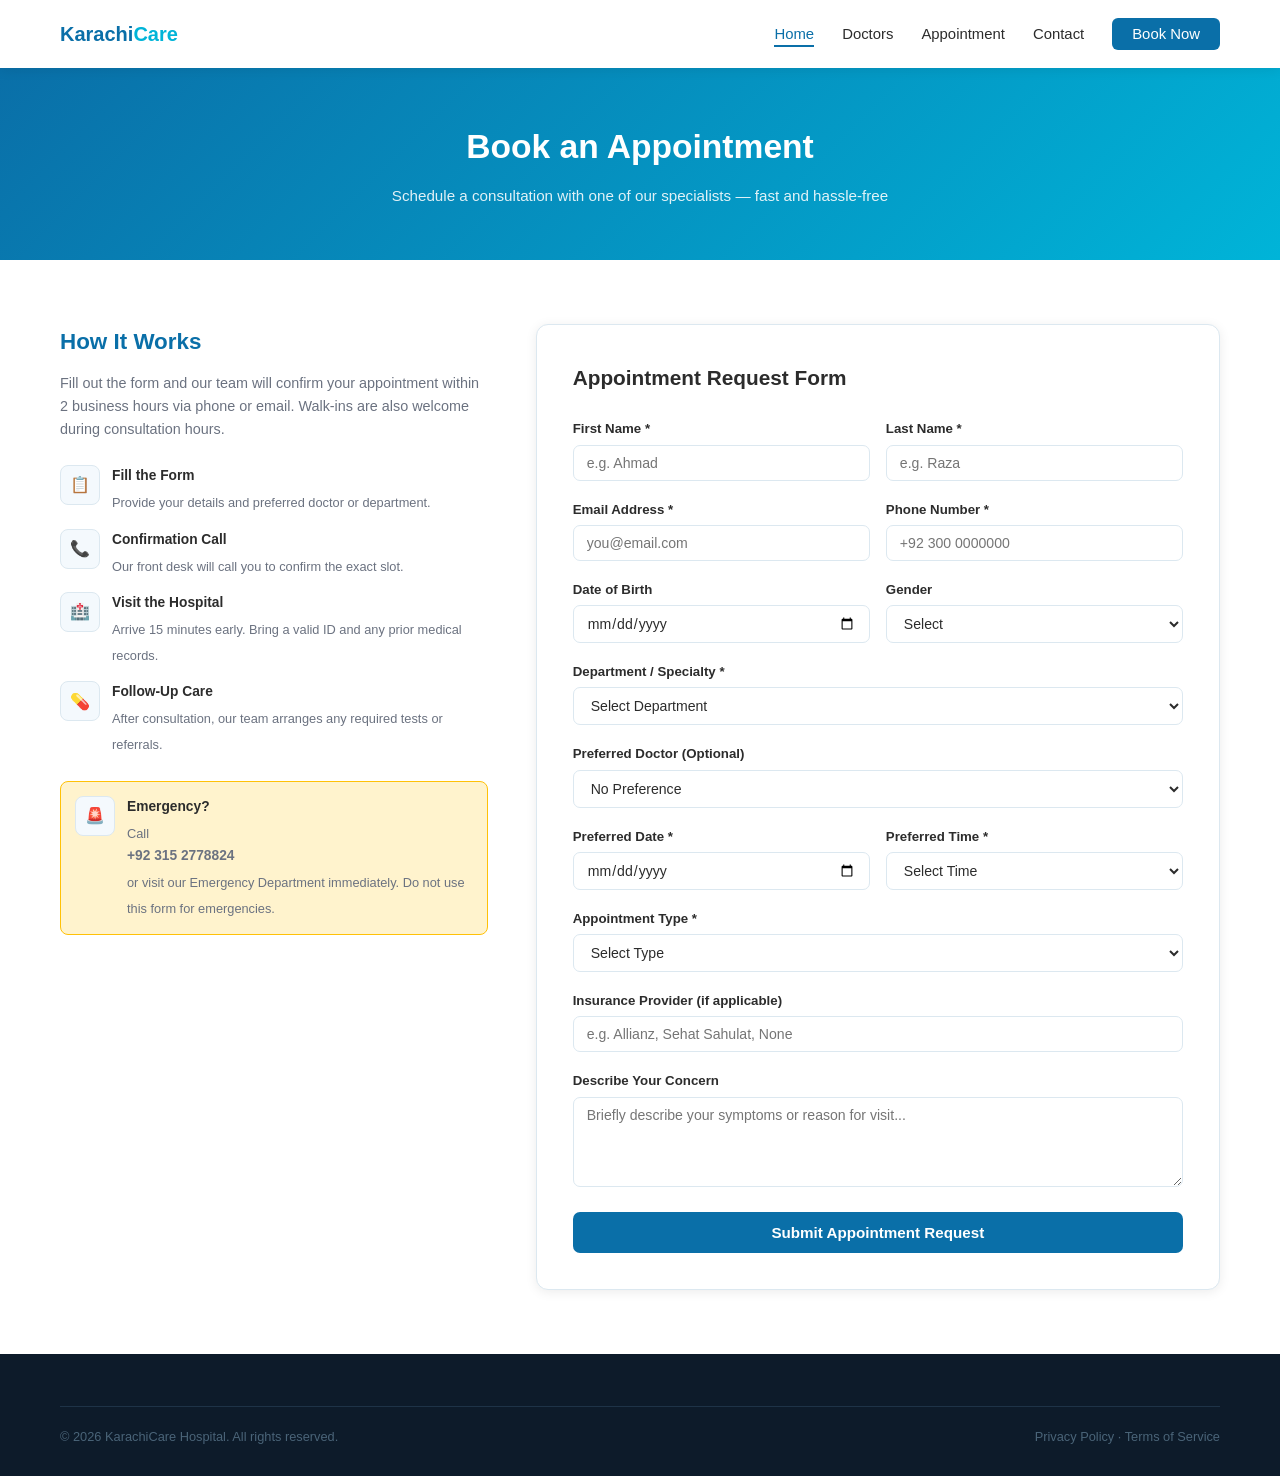
==== commit fea9faaf: "Add files via upload" ====
--- a/appointment.html
+++ b/appointment.html
@@ -10,15 +10,16 @@
 
   <nav>
     <a href="index.html" class="logo">
+
       <span class="logo-text">Karachi<span>Care</span></span>
     </a>
     <ul>
-      <li><a href="index.html">Home</a></li>
+      <li><a href="index.html" class="active">Home</a></li>
       <li><a href="doctors.html">Doctors</a></li>
-      <li><a href="appointment.html" class="active">Appointment</a></li>
+      <!-- <li><a href="appointment.html"></a></li> -->
+      <li><a href="login.html">Appointment</a></li>
       <li><a href="contact.html">Contact</a></li>
-      <li><a href="appointment.html" class="nav-cta">Book Now</a></li>
-    </ul>
+<li><a href="login.html" class="nav-cta">Book Now</a></li>    </ul>
   </nav>
 
   <div class="page-header">
